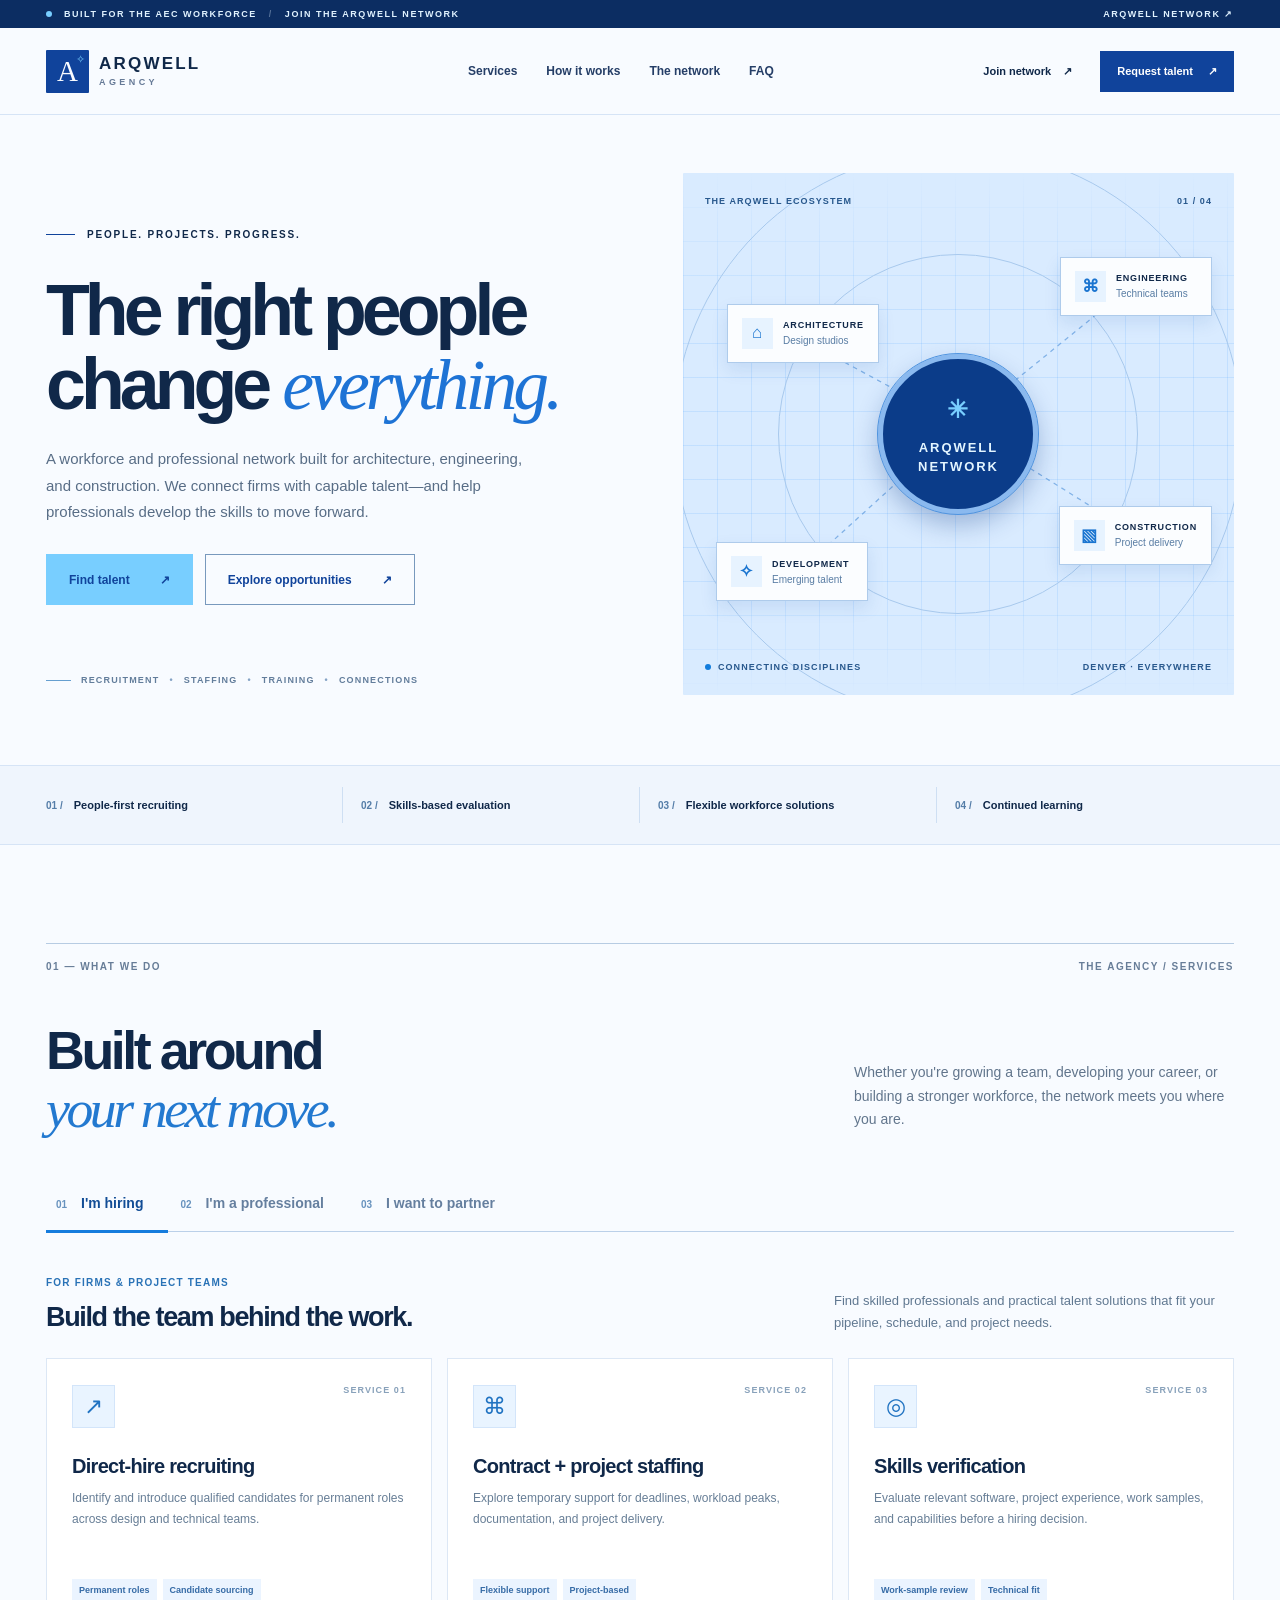
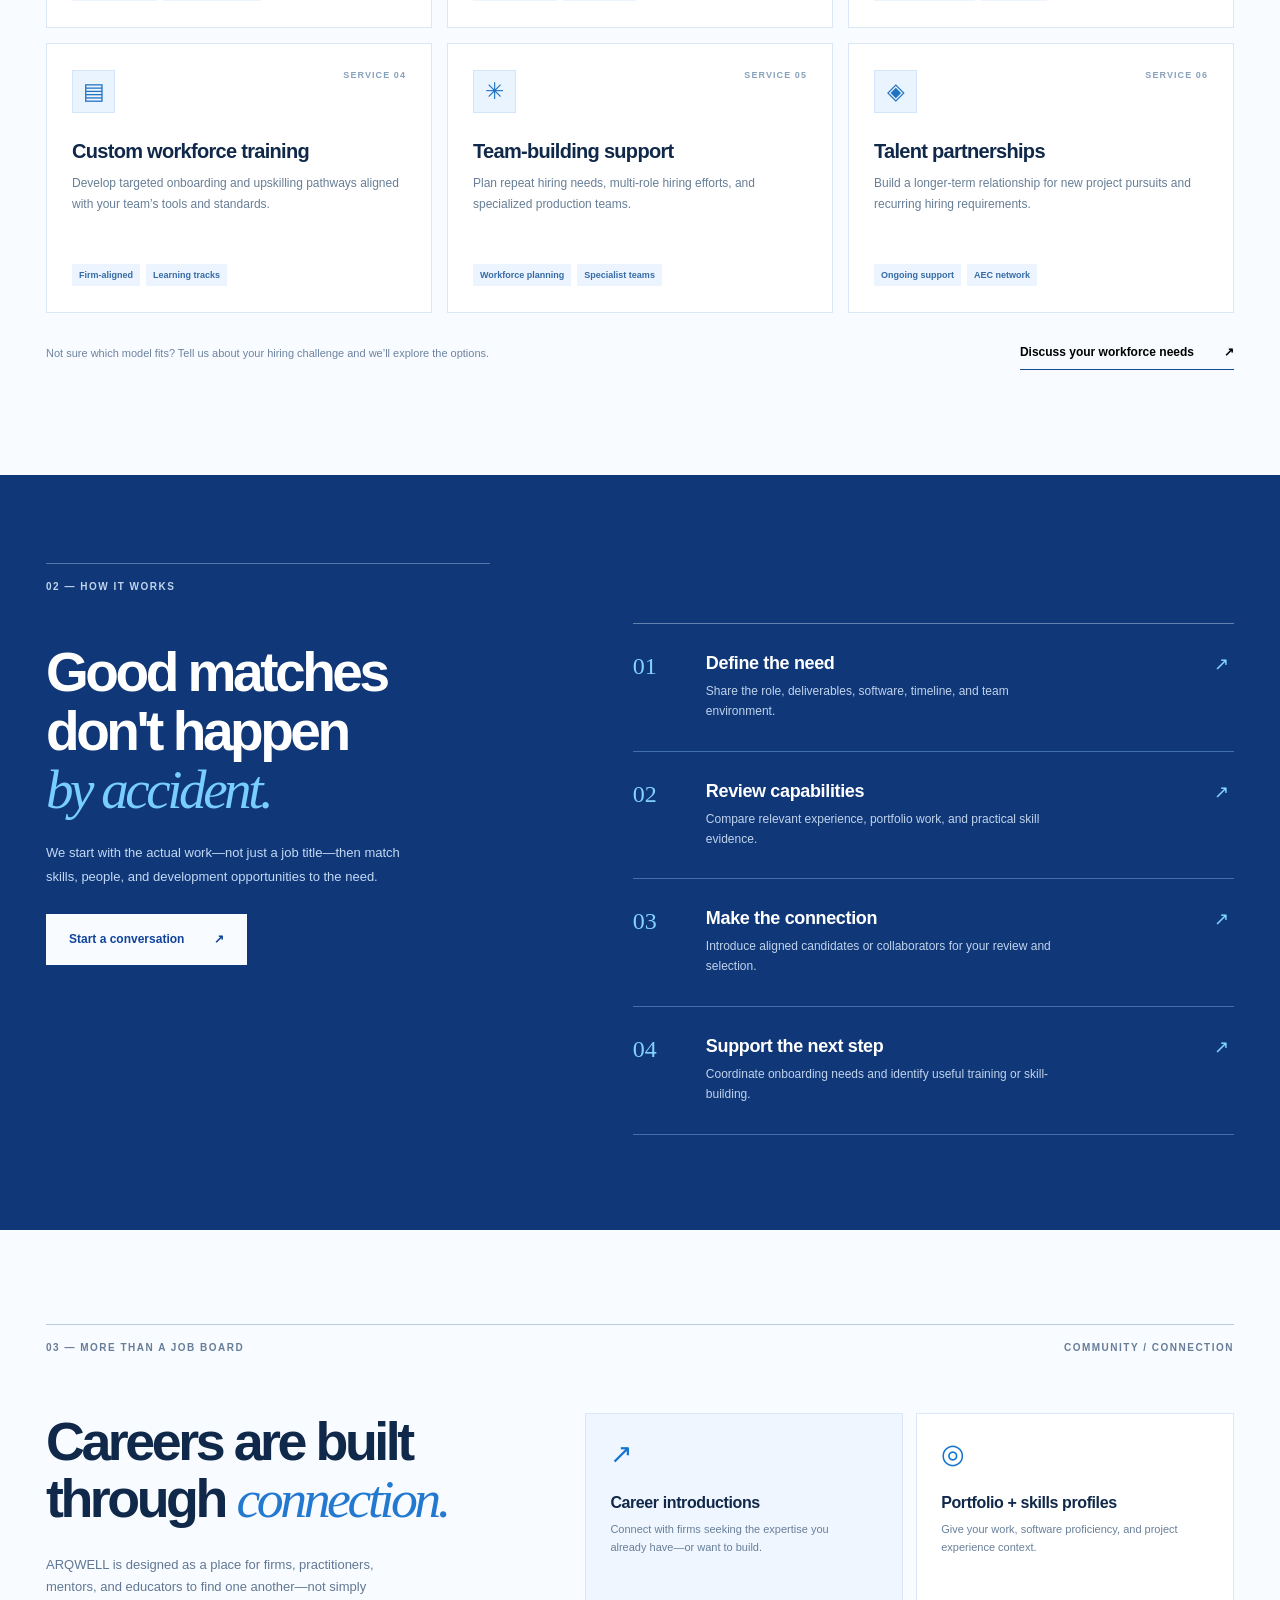
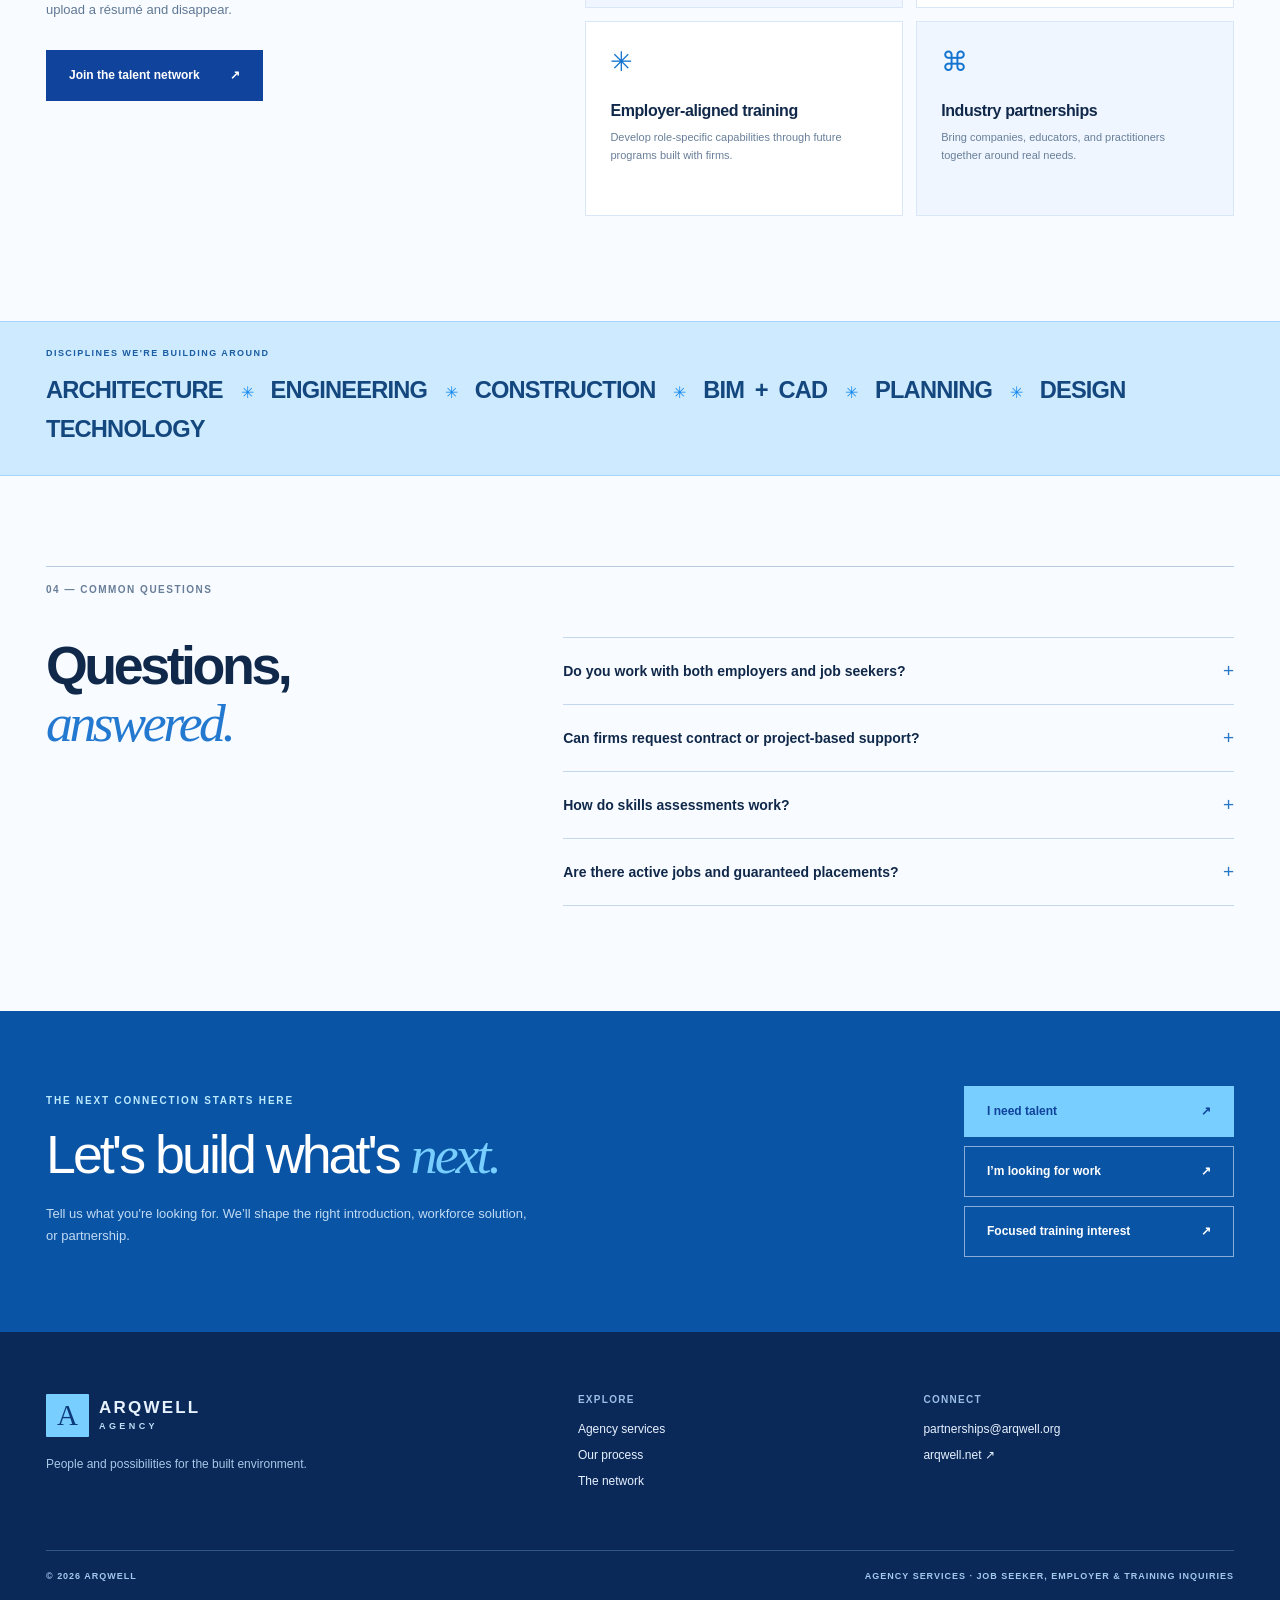
==== index.html @ 46c18aa4 "Unpack ARQWELL Network agency website" ====
<!DOCTYPE html>
<html lang="en">
<head>
  <meta charset="UTF-8" />
  <meta name="viewport" content="width=device-width, initial-scale=1" />
  <meta name="description" content="ARQWELL Agency connects architecture, engineering, and construction firms with people, skills, and employer-aligned training." />
  <meta name="theme-color" content="#0c2d62" />
  <title>Agency Services | ARQWELL</title>
  <link rel="stylesheet" href="./styles.css" />
  <script src="./app.js" defer></script>
</head>
<body>
  <a class="skip-link" href="#main">Skip to main content</a>
  <div class="announcement"><span class="signal"></span> BUILT FOR THE AEC WORKFORCE <span class="announcement-divider">/</span> JOIN THE ARQWELL NETWORK <span class="announce-right">ARQWELL NETWORK <span aria-hidden="true">↗</span></span></div>
  <header class="site-header">
    <a href="#top" class="brand" aria-label="ARQWELL Agency home"><span class="brand-monogram">A<span class="brand-diamond">✧</span></span><span class="brand-name">ARQWELL<span class="brand-sub">AGENCY</span></span></a>
    <nav class="desktop-nav" aria-label="Main navigation"><a href="#services">Services</a><a href="#process">How it works</a><a href="#network">The network</a><a href="#questions">FAQ</a></nav>
    <div class="header-actions"><button class="text-button" type="button" data-intake="candidate">Join network <span aria-hidden="true">↗</span></button><button class="btn btn-dark btn-small" type="button" data-intake="employer">Request talent <span aria-hidden="true">↗</span></button><button class="mobile-menu-toggle" type="button" aria-label="Open navigation" aria-controls="mobile-menu" aria-expanded="false">☰</button></div>
    <nav id="mobile-menu" class="mobile-menu" aria-label="Mobile navigation" hidden><a href="#services">Services</a><a href="#process">How it works</a><a href="#network">The network</a><a href="#questions">FAQ</a><button type="button" data-intake="employer">Request talent ↗</button><button type="button" data-intake="candidate">Join network ↗</button></nav>
  </header>
  <main id="main">
    <section id="top" class="hero wrap">
      <div class="hero-copy">
        <div class="eyebrow"><span class="eyebrow-line"></span> PEOPLE. PROJECTS. PROGRESS.</div>
        <h1>The right people<br />change <em>everything.</em></h1>
        <p class="hero-lede">A workforce and professional network built for architecture, engineering, and construction. We connect firms with capable talent—and help professionals develop the skills to move forward.</p>
        <div class="hero-ctas"><button class="btn btn-accent" data-intake="employer" type="button">Find talent <span aria-hidden="true">↗</span></button><button class="btn btn-outline" data-intake="candidate" type="button">Explore opportunities <span aria-hidden="true">↗</span></button></div>
        <div class="hero-note"><span class="hero-note-line"></span> RECRUITMENT <span class="dot-sep">•</span> STAFFING <span class="dot-sep">•</span> TRAINING <span class="dot-sep">•</span> CONNECTIONS</div>
      </div>
      <div class="hero-visual" aria-label="Diagram showing an interconnected network of architecture, engineering, and construction professionals">
        <div class="visual-grid"></div><div class="orbit orbit-one"></div><div class="orbit orbit-two"></div>
        <svg class="connectors" viewBox="0 0 530 570" aria-hidden="true"><path d="M97 183 L267 275 L437 137 M267 275 L429 376 M267 275 L91 435" /><circle cx="267" cy="275" r="5" /><circle cx="97" cy="183" r="4" /><circle cx="437" cy="137" r="4" /><circle cx="429" cy="376" r="4" /><circle cx="91" cy="435" r="4" /></svg>
        <div class="visual-toplabel">THE ARQWELL ECOSYSTEM <span>01 / 04</span></div>
        <div class="network-core"><span class="core-asterisk">✳</span><span>ARQWELL<br />NETWORK</span></div>
        <div class="node node-a"><span class="node-icon">⌂</span><span>ARCHITECTURE<small>Design studios</small></span></div>
        <div class="node node-b"><span class="node-icon">⌘</span><span>ENGINEERING<small>Technical teams</small></span></div>
        <div class="node node-c"><span class="node-icon">▧</span><span>CONSTRUCTION<small>Project delivery</small></span></div>
        <div class="node node-d"><span class="node-icon">✧</span><span>DEVELOPMENT<small>Emerging talent</small></span></div>
        <div class="visual-footer"><span class="online-dot"></span> CONNECTING DISCIPLINES <span>DENVER · EVERYWHERE</span></div>
      </div>
    </section>

    <section class="proof-bar" aria-label="Service pillars"><div class="proof-inner wrap"><div><span class="proof-num">01 /</span> People-first recruiting</div><div><span class="proof-num">02 /</span> Skills-based evaluation</div><div><span class="proof-num">03 /</span> Flexible workforce solutions</div><div><span class="proof-num">04 /</span> Continued learning</div></div></section>

    <section class="services wrap" id="services">
      <div class="section-topline"><span>01 — WHAT WE DO</span><span>THE AGENCY / SERVICES</span></div>
      <div class="section-heading"><div><h2>Built around<br /><em>your next move.</em></h2></div><p>Whether you're growing a team, developing your career, or building a stronger workforce, the network meets you where you are.</p></div>
      <div class="audience-switch" role="tablist" aria-label="Choose service audience"><button type="button" role="tab" id="tab-employer" aria-controls="service-panel" aria-selected="true" tabindex="0" data-audience="employer"><span>01</span> I'm hiring</button><button type="button" role="tab" id="tab-candidate" aria-controls="service-panel" aria-selected="false" tabindex="-1" data-audience="candidate"><span>02</span> I'm a professional</button><button type="button" role="tab" id="tab-partner" aria-controls="service-panel" aria-selected="false" tabindex="-1" data-audience="partner"><span>03</span> I want to partner</button></div>
      <div id="service-panel" role="tabpanel" aria-labelledby="tab-employer" tabindex="0" class="service-panel">
        <div class="panel-intro"><div><span class="panel-mini">FOR FIRMS & PROJECT TEAMS</span><h3 id="panel-title">Build the team behind the work.</h3></div><p id="panel-description">Find skilled professionals and practical talent solutions that fit your pipeline, schedule, and project needs.</p></div>
        <div id="service-cards" class="service-cards" aria-live="polite"></div>
        <div class="service-footer"><p id="panel-footnote">Not sure which model fits? Tell us about your hiring challenge and we’ll explore the options.</p><button class="inline-cta" id="audience-cta" type="button" data-intake="employer">Discuss your workforce needs <span aria-hidden="true">↗</span></button></div>
      </div>
    </section>

    <section class="process-section" id="process"><div class="wrap process-layout"><div class="process-intro"><div class="section-topline light"><span>02 — HOW IT WORKS</span></div><h2>Good matches<br />don't happen<br /><em>by accident.</em></h2><p>We start with the actual work—not just a job title—then match skills, people, and development opportunities to the need.</p><button type="button" class="btn btn-light" data-intake="employer">Start a conversation <span aria-hidden="true">↗</span></button></div><div class="process-steps"><div><span>01</span><div><h3>Define the need</h3><p>Share the role, deliverables, software, timeline, and team environment.</p></div><b>↗</b></div><div><span>02</span><div><h3>Review capabilities</h3><p>Compare relevant experience, portfolio work, and practical skill evidence.</p></div><b>↗</b></div><div><span>03</span><div><h3>Make the connection</h3><p>Introduce aligned candidates or collaborators for your review and selection.</p></div><b>↗</b></div><div><span>04</span><div><h3>Support the next step</h3><p>Coordinate onboarding needs and identify useful training or skill-building.</p></div><b>↗</b></div></div></div></section>

    <section class="network-section wrap" id="network"><div class="section-topline"><span>03 — MORE THAN A JOB BOARD</span><span>COMMUNITY / CONNECTION</span></div><div class="network-layout"><div class="network-copy"><h2>Careers are built<br />through <em>connection.</em></h2><p>ARQWELL is designed as a place for firms, practitioners, mentors, and educators to find one another—not simply upload a résumé and disappear.</p><button class="btn btn-dark" type="button" data-intake="candidate">Join the talent network <span aria-hidden="true">↗</span></button></div><div class="network-tiles"><article><span class="tile-symbol">↗</span><h3>Career introductions</h3><p>Connect with firms seeking the expertise you already have—or want to build.</p></article><article><span class="tile-symbol">◎</span><h3>Portfolio + skills profiles</h3><p>Give your work, software proficiency, and project experience context.</p></article><article><span class="tile-symbol">✳</span><h3>Employer-aligned training</h3><p>Develop role-specific capabilities through future programs built with firms.</p></article><article><span class="tile-symbol">⌘</span><h3>Industry partnerships</h3><p>Bring companies, educators, and practitioners together around real needs.</p></article></div></div></section>

    <section class="focus-strip"><div class="wrap focus-inner"><span>DISCIPLINES WE'RE BUILDING AROUND</span><div>ARCHITECTURE <i>✳</i> ENGINEERING <i>✳</i> CONSTRUCTION <i>✳</i> BIM + CAD <i>✳</i> PLANNING <i>✳</i> DESIGN TECHNOLOGY</div></div></section>

    <section class="faq wrap" id="questions"><div class="section-topline"><span>04 — COMMON QUESTIONS</span></div><div class="faq-layout"><h2>Questions,<br /><em>answered.</em></h2><div class="faq-items"><details><summary>Do you work with both employers and job seekers?<span>+</span></summary><p>Yes. The service concept includes hiring support for firms, professional profiles and career introductions for job seekers, and industry partnerships.</p></details><details><summary>Can firms request contract or project-based support?<span>+</span></summary><p>Yes. Firms can describe direct-hire, contract, temporary, or project-based needs. Availability and engagement terms are discussed individually.</p></details><details><summary>How do skills assessments work?<span>+</span></summary><p>Assessments may include software proficiency, portfolio or work-sample reviews, and task-based exercises. Specific assessments and training programs will be developed with employers.</p></details><details><summary>Are there active jobs and guaranteed placements?<span>+</span></summary><p>This is an agency-services preview. Live job listings, placements, program enrollment, and employer agreements are not yet connected on this page. No outcome is guaranteed.</p></details></div></div></section>

    <section class="bottom-cta"><div class="wrap bottom-cta-layout"><div><span class="eyebrow on-dark">THE NEXT CONNECTION STARTS HERE</span><h2>Let's build what's <em>next.</em></h2><p>Tell us what you're looking for. We’ll shape the right introduction, workforce solution, or partnership.</p></div><div class="bottom-buttons"><button type="button" class="btn btn-accent" data-intake="employer">I need talent <span aria-hidden="true">↗</span></button><button type="button" class="btn btn-white-outline" data-intake="candidate">I’m looking for work <span aria-hidden="true">↗</span></button><a class="btn btn-white-outline" href="./training/">Focused training interest <span aria-hidden="true">↗</span></a></div></div></section>
  </main>
  <footer class="footer"><div class="wrap footer-main"><div><a class="brand footer-brand" href="#top"><span class="brand-monogram">A<span class="brand-diamond">✧</span></span><span class="brand-name">ARQWELL<span class="brand-sub">AGENCY</span></span></a><p>People and possibilities for the built environment.</p></div><div><span>EXPLORE</span><a href="#services">Agency services</a><a href="#process">Our process</a><a href="#network">The network</a></div><div><span>CONNECT</span><a href="mailto:partnerships@arqwell.org">partnerships@arqwell.org</a><a href="https://arqwell.net" target="_blank" rel="noopener noreferrer">arqwell.net ↗</a></div></div><div class="wrap footer-bottom"><span>© <span id="year"></span> ARQWELL</span><span>AGENCY SERVICES · JOB SEEKER, EMPLOYER & TRAINING INQUIRIES</span></div></footer>

  <dialog id="intake-dialog" aria-labelledby="intake-heading"><div class="dialog-inner"><div class="dialog-header"><span class="dialog-eyebrow">ARQWELL / START A CONVERSATION</span><button class="dialog-close" type="button" aria-label="Close form">✕</button></div><div id="intake-form-wrap"><h2 id="intake-heading">Tell us what you need.</h2><p class="dialog-lede" id="intake-lede">Share a little about your next hire or project need.</p><div class="demo-warning"><span>◌</span> Preview mode: this form does not transmit or save your information.</div><form id="intake-form"><div class="form-grid"><label>I'm here as<select id="lead-type" name="lead_type" required><option value="employer">An employer / firm</option><option value="candidate">An AEC professional</option><option value="partner">A training / industry partner</option></select></label><label>Name<input name="full_name" type="text" maxlength="100" placeholder="Your name" required autocomplete="name" /></label><label>Email<input name="email" type="email" maxlength="160" placeholder="you@example.com" required autocomplete="email" /></label><label>Company / organization (optional)<input name="organization" type="text" maxlength="160" placeholder="Company or independent" autocomplete="organization" /></label><label>Specialty / discipline<select name="discipline"><option>Architecture</option><option>Engineering</option><option>Construction</option><option>BIM / CAD</option><option>Planning / GIS</option><option>Design technology</option><option>Other / interdisciplinary</option></select></label><label id="timeline-label">When do you need support?<select name="timeline"><option>Exploring options</option><option>Immediately</option><option>Within 30 days</option><option>1–3 months</option><option>Longer-term planning</option></select></label></div><label class="message-label"><span id="message-label-text">Tell us about the role or project</span><textarea name="message" rows="4" maxlength="1500" placeholder="Scope, tools, work type, location, or goals..." required></textarea></label><p class="privacy-copy">No résumé upload or sensitive personal information is requested in this preview.</p><button type="submit" class="btn btn-dark submit-button">Review my inquiry <span aria-hidden="true">↗</span></button></form></div><div id="intake-success" hidden><div class="success-mark">✓</div><h2>Inquiry preview complete.</h2><p>Your details were checked in this browser, but <strong>nothing was sent or stored.</strong> Connect an approved backend to make this a live inquiry form.</p><div class="preview-summary" id="preview-summary"></div><button type="button" class="btn btn-dark done-button">Close preview</button></div></div></dialog>
</body>
</html>
---- styles.css ----
:root{--ink:#102849;--dark:#10439b;--dark2:#173f86;--muted:#657996;--paper:#f8fbff;--cream:#edf3fc;--line:#d6e4f6;--lime:#78ceff;--white:#fff;--max:1250px;--sans:Arial,Helvetica,sans-serif}
*{box-sizing:border-box}html{scroll-behavior:smooth}body{margin:0;background:var(--paper);color:var(--ink);font-family:var(--sans);-webkit-font-smoothing:antialiased}button,input,select,textarea{font:inherit}button{cursor:pointer}a{color:inherit;text-decoration:none}button:focus-visible,a:focus-visible,summary:focus-visible,input:focus-visible,select:focus-visible,textarea:focus-visible{outline:3px solid #1687ea;outline-offset:4px}em{font-family:Georgia,'Times New Roman',serif;font-weight:400}.wrap{width:min(calc(100% - 92px),var(--max));margin-inline:auto}.skip-link{position:absolute;top:-80px;left:8px;background:var(--lime);z-index:100;padding:12px}.skip-link:focus{top:8px}.announcement{height:28px;padding:0 max(calc((100vw - var(--max))/2),46px);display:flex;gap:12px;align-items:center;background:#0c2d62;color:#e0f2ff;font-size:9px;letter-spacing:.17em;font-weight:700}.signal,.online-dot{width:6px;height:6px;display:inline-block;border-radius:50%;background:var(--lime)}.announcement-divider{opacity:.35}.announce-right{margin-left:auto}.site-header{height:87px;display:flex;align-items:center;justify-content:space-between;padding:0 max(calc((100vw - var(--max))/2),46px);background:var(--paper);border-bottom:1px solid var(--line);position:relative;z-index:10}.brand{display:inline-flex;align-items:center;gap:10px;flex-shrink:0}.brand-monogram{position:relative;display:grid;place-items:center;background:var(--dark);color:var(--paper);font-family:Georgia,serif;font-size:29px;width:43px;height:43px;border-radius:1px}.brand-diamond{font-size:11px;position:absolute;right:4px;top:3px;color:var(--lime)}.brand-name{font-size:17px;letter-spacing:.13em;line-height:1.02;font-weight:800;display:flex;flex-direction:column}.brand-sub{font-weight:600;font-size:9px;letter-spacing:.38em;margin-top:6px;color:var(--muted)}.desktop-nav{display:flex;gap:29px;margin-left:5vw}.desktop-nav a{font-size:12px;font-weight:650;color:#253e67}.desktop-nav a:hover,.text-button:hover{color:#0969d4}.header-actions{display:flex;align-items:center;gap:22px}.text-button{border:0;background:transparent;font-size:11px;font-weight:750;color:var(--ink)}.text-button span{margin-left:9px}.btn{border:1px solid transparent;display:inline-flex;gap:30px;align-items:center;justify-content:space-between;min-height:51px;padding:0 22px;font-size:12px;font-weight:750;transition:transform .18s,background .18s,color .18s;white-space:nowrap}.btn:hover{transform:translateY(-2px)}.btn-small{min-height:41px;padding:0 16px;gap:15px;font-size:11px}.btn-dark{background:var(--dark);color:white}.btn-dark:hover{background:#1758ae}.btn-accent{background:var(--lime);color:var(--dark)}.btn-accent:hover{background:#53bbff}.btn-outline{border-color:#7899bd;color:var(--dark);background:transparent}.btn-outline:hover{background:#e8f3ff}.btn-light{background:var(--paper);color:var(--dark)}.btn-white-outline{color:white;border-color:#87add6;background:transparent}.btn-white-outline:hover{background:#1e57a0}.mobile-menu-toggle,.mobile-menu{display:none}
.hero{min-height:616px;display:grid;grid-template-columns:1.04fr .96fr;align-items:stretch;gap:40px;padding-block:58px 70px}.hero-copy{padding:56px 0 10px}.eyebrow{font-size:10px;letter-spacing:.18em;display:flex;align-items:center;gap:12px;font-weight:800}.eyebrow-line{height:1px;width:29px;background:var(--dark)}h1,h2,h3,p{margin-top:0}.hero h1{font-size:clamp(55px,5.6vw,83px);line-height:1.035;letter-spacing:-.069em;font-weight:600;margin:33px 0 24px}.hero h1 em{letter-spacing:-.055em;color:#1e73d5}.hero-lede{max-width:495px;color:#586d86;font-size:15px;line-height:1.75}.hero-ctas{display:flex;gap:12px;margin-top:29px;flex-wrap:wrap}.hero-note{display:flex;gap:10px;align-items:center;flex-wrap:wrap;color:#627d9b;font-size:9px;font-weight:750;letter-spacing:.13em;margin-top:70px}.hero-note-line{height:1px;width:25px;background:#669fd0}.dot-sep{color:#85a3c5}.hero-visual{min-height:500px;background:#d9ebff;position:relative;overflow:hidden;border-radius:1px}.visual-grid{position:absolute;inset:0;background-image:linear-gradient(#6eb5ff36 1px,transparent 1px),linear-gradient(90deg,#6eb5ff36 1px,transparent 1px);background-size:34px 34px;mask-image:linear-gradient(transparent,#000 25%,#000 80%,transparent)}.orbit{position:absolute;border:1px solid #a8c9ed;border-radius:50%;left:50%;top:50%;transform:translate(-50%,-50%)}.orbit-one{width:360px;height:360px}.orbit-two{width:570px;height:570px}.connectors{position:absolute;inset:0;width:100%;height:100%;opacity:.72}.connectors path{fill:none;stroke:#619dde;stroke-width:1.4;stroke-dasharray:5 5}.connectors circle{fill:#1367c8}.visual-toplabel,.visual-footer{position:absolute;left:22px;right:22px;display:flex;justify-content:space-between;align-items:center;font-size:9px;font-weight:800;letter-spacing:.12em;color:#28588d}.visual-toplabel{top:23px}.visual-footer{bottom:23px}.visual-footer .online-dot{margin-right:7px;background:#127cdc}.visual-footer span:nth-child(2){margin-left:auto}.network-core{position:absolute;left:50%;top:50%;transform:translate(-50%,-50%);width:160px;height:160px;border-radius:50%;border:5px solid #8ab9ef;outline:1px solid #4f94e0;background:#0b3c89;box-shadow:0 11px 25px #123d834d;color:#e3f5ff;display:flex;align-items:center;justify-content:center;flex-direction:column;gap:12px;text-align:center;line-height:1.4;font-size:13px;font-weight:750;letter-spacing:.15em}.core-asterisk{color:var(--lime);font-size:25px}.node{position:absolute;min-width:152px;display:flex;align-items:center;gap:10px;background:#fbfdff;border:1px solid #aecbeb;box-shadow:0 7px 16px #1454a81c;padding:13px 14px;font-size:9px;letter-spacing:.09em;font-weight:800}.node small{display:block;font-weight:500;font-size:10px;letter-spacing:0;color:#597da4;margin-top:5px}.node-icon{display:grid;place-items:center;background:#e7f3ff;width:31px;height:31px;flex-shrink:0;color:#1b75d0;font-size:17px}.node-a{left:8%;top:25%}.node-b{right:4%;top:16%}.node-c{right:4%;bottom:25%}.node-d{left:6%;bottom:18%}.proof-bar{border-top:1px solid var(--line);border-bottom:1px solid var(--line);background:#eff5fd}.proof-inner{min-height:78px;display:grid;grid-template-columns:repeat(4,1fr);align-items:center}.proof-inner>div{font-size:11px;font-weight:700;border-right:1px solid #cedff3;padding:12px 18px}.proof-inner>div:first-child{padding-left:0}.proof-inner>div:last-child{border:0}.proof-num{font-size:10px;color:#547da8;margin-right:8px}
.services{padding-block:98px 105px;scroll-margin-top:30px}.section-topline{display:flex;justify-content:space-between;gap:15px;align-items:center;font-size:10px;letter-spacing:.15em;font-weight:800;color:#677d98;border-top:1px solid #b7cce3;padding-top:17px}.section-heading{display:grid;grid-template-columns:1.2fr .8fr;gap:20px;align-items:end;margin:50px 0 37px}.section-heading h2,.network-copy h2,.faq h2{font-size:clamp(44px,4.2vw,64px);letter-spacing:-.064em;font-weight:550;line-height:1.07;margin:0}.section-heading h2 em,.network-copy h2 em,.faq h2 em{color:#2379d0}.section-heading p{max-width:380px;justify-self:end;font-size:14px;line-height:1.7;color:#61758c;margin:0 0 6px}.audience-switch{display:flex;border-bottom:1px solid #bbd0e9;gap:2px}.audience-switch button{border:0;background:none;padding:20px 25px 20px 10px;color:#657f9f;font-size:14px;font-weight:650;position:relative;text-align:left}.audience-switch button span{font-size:10px;margin-right:10px;font-weight:750;color:#6792be}.audience-switch button[aria-selected="true"]{color:#124d96}.audience-switch button[aria-selected="true"]:after{content:"";background:#167cdd;height:3px;position:absolute;bottom:-2px;left:0;right:0}.panel-intro{display:grid;grid-template-columns:1fr .75fr;align-items:end;gap:50px;padding:40px 0 25px}.panel-mini{color:#2972b6;letter-spacing:.12em;font-size:10px;font-weight:800}.panel-intro h3{font-size:27px;letter-spacing:-.05em;margin:12px 0 0}.panel-intro p{font-size:13px;line-height:1.65;color:#607891;max-width:400px;margin:0;justify-self:end}.service-cards{display:grid;grid-template-columns:repeat(3,1fr);gap:15px}.service-card{border:1px solid #dce7f5;background:#fff;min-height:270px;padding:26px 25px;display:flex;flex-direction:column;transition:transform .2s,box-shadow .2s}.service-card:hover{transform:translateY(-4px);box-shadow:0 12px 28px #173c7c1a}.service-card-head{display:flex;justify-content:space-between;align-items:start}.service-icon{width:43px;height:43px;border:1px solid #d3e5fa;background:#e9f4ff;display:grid;place-items:center;color:#2073c2;font-size:23px}.service-id{font-size:9px;letter-spacing:.12em;color:#88a1ba;font-weight:800}.service-card h4{font-size:20px;letter-spacing:-.035em;margin:27px 0 10px}.service-card p{font-size:12px;line-height:1.7;color:#677e96;margin-bottom:24px}.service-tags{display:flex;gap:6px;flex-wrap:wrap;margin-top:auto}.service-tags span{font-size:9px;font-weight:700;color:#366ba6;background:#ebf4ff;padding:6px 7px}.service-footer{display:flex;align-items:center;justify-content:space-between;gap:24px;margin-top:22px}.service-footer p{font-size:11px;color:#6d839f;margin:0}.inline-cta{border:0;border-bottom:1px solid #124d96;background:transparent;display:inline-flex;align-items:center;gap:30px;padding:10px 0;font-size:12px;font-weight:800;white-space:nowrap}
.process-section{background:#103777;color:white;scroll-margin-top:10px}.process-layout{display:grid;grid-template-columns:.85fr 1.15fr;gap:12%;padding-block:88px 95px}.section-topline.light{border-color:#5578a8;color:#bed4ec}.process-intro h2{font-size:clamp(44px,4.3vw,67px);letter-spacing:-.063em;line-height:1.06;font-weight:550;margin:51px 0 22px}.process-intro h2 em{color:var(--lime)}.process-intro>p{font-size:13px;line-height:1.8;max-width:360px;color:#c1d9f6;margin-bottom:26px}.process-steps{border-top:1px solid #6282b0;margin-top:60px}.process-steps>div{display:grid;grid-template-columns:55px 1fr 20px;gap:18px;border-bottom:1px solid #416fa9;padding:29px 0;align-items:start}.process-steps>div>span{font-family:Georgia,serif;color:#83d3ff;font-size:24px}.process-steps h3{font-size:18px;letter-spacing:-.02em;margin:0 0 8px}.process-steps p{font-size:12px;color:#bfd3ed;line-height:1.65;max-width:365px;margin:0}.process-steps b{color:#80d7ff;font-size:18px;font-weight:300}
.network-section{padding-block:94px 105px;scroll-margin-top:15px}.network-layout{display:grid;grid-template-columns:.85fr 1.15fr;gap:60px;margin-top:60px}.network-copy h2{margin-bottom:25px}.network-copy p{max-width:340px;color:#607893;line-height:1.75;font-size:13px;margin-bottom:28px}.network-tiles{display:grid;grid-template-columns:1fr 1fr;gap:13px}.network-tiles article{min-height:195px;border:1px solid #d9e7f8;background:#eff6ff;padding:24px}.network-tiles article:nth-child(2),.network-tiles article:nth-child(3){background:#fff}.tile-symbol{color:#1475d0;font-size:27px}.network-tiles h3{margin:24px 0 8px;font-size:16px;letter-spacing:-.025em}.network-tiles p{font-size:11px;color:#687f99;line-height:1.65;max-width:250px;margin:0}.focus-strip{background:#cdeaff;border-block:1px solid #a5d5fc}.focus-inner{padding-block:26px;display:flex;flex-direction:column;gap:13px}.focus-inner>span{font-size:9px;font-weight:800;letter-spacing:.16em;color:#1b5da2}.focus-inner>div{font-size:clamp(14px,1.85vw,25px);font-weight:800;letter-spacing:-.035em;line-height:1.65;word-spacing:5px;color:#14477e}.focus-inner i{font-size:16px;color:#1688ed;font-weight:400;font-style:normal;padding:0 7px}.faq{padding-block:90px 105px;scroll-margin-top:10px}.faq-layout{display:grid;grid-template-columns:.8fr 1.2fr;gap:70px;margin-top:42px}.faq-items{border-top:1px solid #c4d8ed}.faq-items details{border-bottom:1px solid #c4d8ed;padding:22px 0}.faq-items summary{list-style:none;display:flex;align-items:center;justify-content:space-between;gap:10px;font-size:14px;font-weight:750;cursor:pointer}.faq-items summary::-webkit-details-marker{display:none}.faq-items summary span{font-size:19px;font-weight:400;color:#2878c7}.faq-items details[open] summary span{transform:rotate(45deg)}.faq-items details p{font-size:12px;line-height:1.7;color:#687d96;max-width:550px;padding:14px 35px 0 0;margin:0}.bottom-cta{background:#0954a5;color:white;padding-block:75px}.bottom-cta-layout{display:flex;align-items:center;justify-content:space-between;gap:50px}.on-dark{color:#bceaff}.bottom-cta h2{font-size:clamp(43px,4.2vw,66px);font-weight:500;letter-spacing:-.055em;line-height:1.08;margin:19px 0}.bottom-cta h2 em{color:var(--lime)}.bottom-cta p{max-width:490px;line-height:1.7;font-size:13px;color:#c2dbf3;margin:0}.bottom-buttons{display:flex;flex-direction:column;gap:9px;width:270px;flex-shrink:0}.bottom-buttons .btn{width:100%}.footer{background:#0a2858;color:#e7f2ff}.footer-main{padding-block:62px;display:grid;grid-template-columns:1.6fr 1fr 1fr;gap:35px}.footer-brand .brand-monogram{background:var(--lime);color:#0b397b}.footer-brand .brand-sub{color:#c0ddf8}.footer-main p{font-size:12px;color:#a8c8e8;margin:20px 0 0}.footer-main>div:not(:first-child){display:flex;flex-direction:column;gap:12px;font-size:12px}.footer-main>div:not(:first-child)>span{color:#9bbfe5;letter-spacing:.13em;font-size:10px;font-weight:800;margin-bottom:5px}.footer-main a:hover{text-decoration:underline}.footer-bottom{border-top:1px solid #315786;display:flex;justify-content:space-between;padding-block:20px 27px;gap:15px;color:#a2c9ed;font-size:9px;font-weight:700;letter-spacing:.11em}
#intake-dialog{border:0;padding:0;max-width:650px;width:min(calc(100vw - 28px),650px);max-height:min(90dvh,920px);overflow:auto;box-shadow:0 25px 90px #0a173288;background:var(--paper);color:var(--ink)}#intake-dialog::backdrop{background:#061b40e0;backdrop-filter:blur(3px)}.dialog-inner{padding:36px 42px 40px}.dialog-header{display:flex;justify-content:space-between;align-items:center;gap:15px}.dialog-eyebrow{letter-spacing:.15em;color:#377cb8;font-weight:800;font-size:10px}.dialog-close{border:1px solid #c7d9ec;width:34px;height:34px;background:none;font-size:17px}.dialog-inner h2{font-size:36px;font-weight:550;letter-spacing:-.05em;line-height:1.12;margin:25px 0 8px}.dialog-lede{color:#647e98;font-size:13px;line-height:1.6}.demo-warning{background:#e2f2ff;border-left:3px solid #2082cf;display:flex;gap:12px;align-items:center;padding:12px 14px;font-size:11px;margin:18px 0 23px;line-height:1.4}.demo-warning span{font-size:21px}.form-grid{display:grid;grid-template-columns:1fr 1fr;gap:17px}.form-grid label,.message-label{font-size:11px;font-weight:800;display:flex;flex-direction:column;gap:8px}.form-grid input,.form-grid select,.message-label textarea{width:100%;border:1px solid #c6d9ee;border-radius:0;background:#fff;padding:12px;font-size:13px;color:var(--ink);min-width:0}.message-label{margin-top:17px}.message-label textarea{resize:vertical;min-height:105px}.privacy-copy{color:#778ba3;font-size:10px;line-height:1.5;margin:14px 0 17px}.submit-button{width:100%}.success-mark{border-radius:50%;background:#dbf0ff;color:#0a65ae;display:grid;place-items:center;width:63px;height:63px;font-size:27px;margin-top:30px}#intake-success p{line-height:1.7;color:#607d9c;font-size:14px}.preview-summary{background:#edf6ff;padding:18px;margin:22px 0;font-size:12px;line-height:1.8;white-space:pre-line}
@media(max-width:1100px){.wrap{width:min(calc(100% - 56px),var(--max))}.site-header{padding-inline:28px}.announcement{padding-inline:28px}.desktop-nav{gap:18px;margin-left:3vw}.header-actions{gap:9px}.hero{gap:25px}.hero h1{font-size:clamp(53px,5.5vw,75px)}.hero-note{margin-top:50px}.node{min-width:139px;padding:10px}.node-a{left:3%}.node-b,.node-c{right:2%}.node-d{left:3%}.network-layout{gap:35px}}
@media(max-width:850px){.desktop-nav,.header-actions>.text-button,.header-actions>.btn{display:none}.mobile-menu-toggle{display:block;border:1px solid #aac8e9;background:transparent;font-size:23px;width:40px;height:40px}.mobile-menu:not([hidden]){display:flex;flex-direction:column;position:absolute;top:100%;left:0;right:0;background:var(--paper);border-bottom:1px solid #b7d1ea;padding:15px 30px 22px;box-shadow:0 15px 20px #10284917}.mobile-menu a,.mobile-menu button{border:0;border-bottom:1px solid #dbe8f6;padding:13px 0;text-align:left;background:transparent;font-weight:750;font-size:14px}.hero{grid-template-columns:1fr;gap:22px;padding-top:25px}.hero-copy{padding-top:32px}.hero h1{font-size:clamp(55px,8vw,78px)}.hero-note{margin-top:35px}.hero-visual{height:520px}.proof-inner{grid-template-columns:1fr 1fr;gap:0}.proof-inner>div:nth-child(2){border:0}.proof-inner>div:nth-child(1),.proof-inner>div:nth-child(2){border-bottom:1px solid #cedff3}.section-heading,.panel-intro,.process-layout,.network-layout,.faq-layout{grid-template-columns:1fr;gap:25px}.section-heading p,.panel-intro p{justify-self:start;max-width:560px}.process-steps{margin-top:14px}.process-layout{padding-block:70px}.network-layout{margin-top:35px}.bottom-cta-layout{align-items:stretch;flex-direction:column}.bottom-buttons{width:min(100%,370px)}.services,.network-section,.faq{padding-block:75px}}
@media(max-width:620px){.wrap{width:calc(100% - 36px)}.site-header{height:73px;padding-inline:18px}.announcement{padding-inline:18px;letter-spacing:.08em;font-size:8px}.announce-right{display:none}.hero{padding-top:12px;padding-bottom:35px}.hero h1{font-size:clamp(47px,11vw,65px);margin-top:25px}.hero-lede{font-size:14px}.hero-ctas{flex-direction:column;align-items:stretch}.hero-ctas .btn{width:100%}.hero-visual{min-height:380px;height:440px}.visual-toplabel,.visual-footer{font-size:7px;left:12px;right:12px}.orbit-one{height:270px;width:270px}.orbit-two{width:480px;height:480px}.network-core{width:119px;height:119px;font-size:10px;gap:6px}.node{min-width:115px;padding:8px;font-size:7px;gap:5px}.node small{font-size:8px}.node-icon{width:25px;height:25px;font-size:13px}.node-a{top:24%;left:2%}.node-b{top:15%;right:2%}.node-c{right:2%;bottom:23%}.node-d{left:2%;bottom:17%}.proof-inner>div{font-size:10px;padding:12px 8px}.proof-inner>div:first-child{padding-left:8px}.section-topline{font-size:9px}.section-topline span:last-child{font-size:8px}.section-heading{margin:31px 0 26px}.section-heading h2,.network-copy h2,.faq h2{font-size:44px}.audience-switch{overflow-x:auto}.audience-switch button{font-size:12px;min-width:max-content;padding:16px 17px 16px 8px}.panel-intro{padding:27px 0 24px}.panel-intro h3{font-size:24px}.service-cards{grid-template-columns:1fr}.service-card{min-height:220px;padding:22px}.service-card h4{margin-top:18px}.service-footer{flex-direction:column;align-items:start}.process-intro h2{font-size:48px;margin-top:32px}.process-steps>div{grid-template-columns:40px 1fr 14px;gap:10px}.network-tiles{grid-template-columns:1fr}.network-tiles article{min-height:150px}.focus-inner>div{font-size:17px}.footer-main{grid-template-columns:1fr 1fr;gap:32px}.footer-main>div:first-child{grid-column:1/-1}.footer-bottom{flex-direction:column;font-size:8px}.dialog-inner{padding:24px 20px}.dialog-inner h2{font-size:32px}.form-grid{grid-template-columns:1fr;gap:14px}}
@media(prefers-reduced-motion:reduce){*,*:before,*:after{scroll-behavior:auto!important;transition:none!important}}
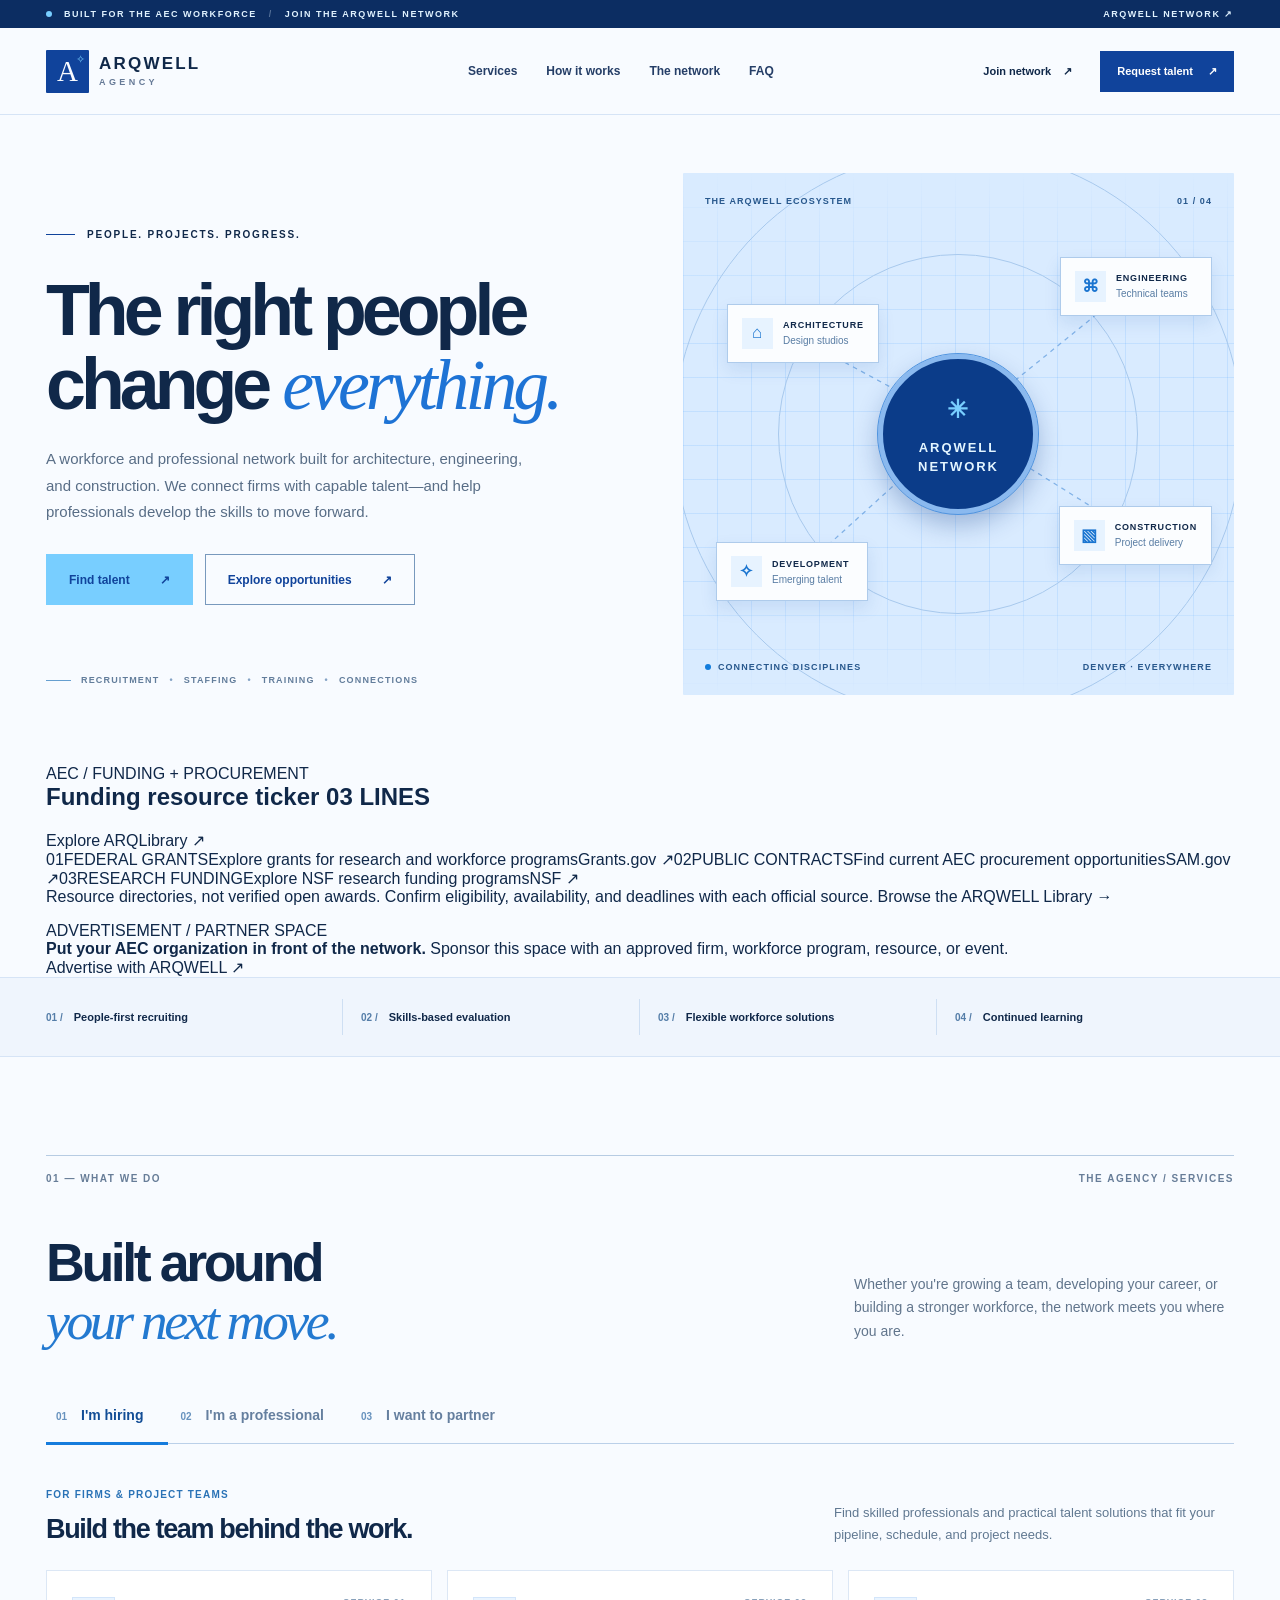
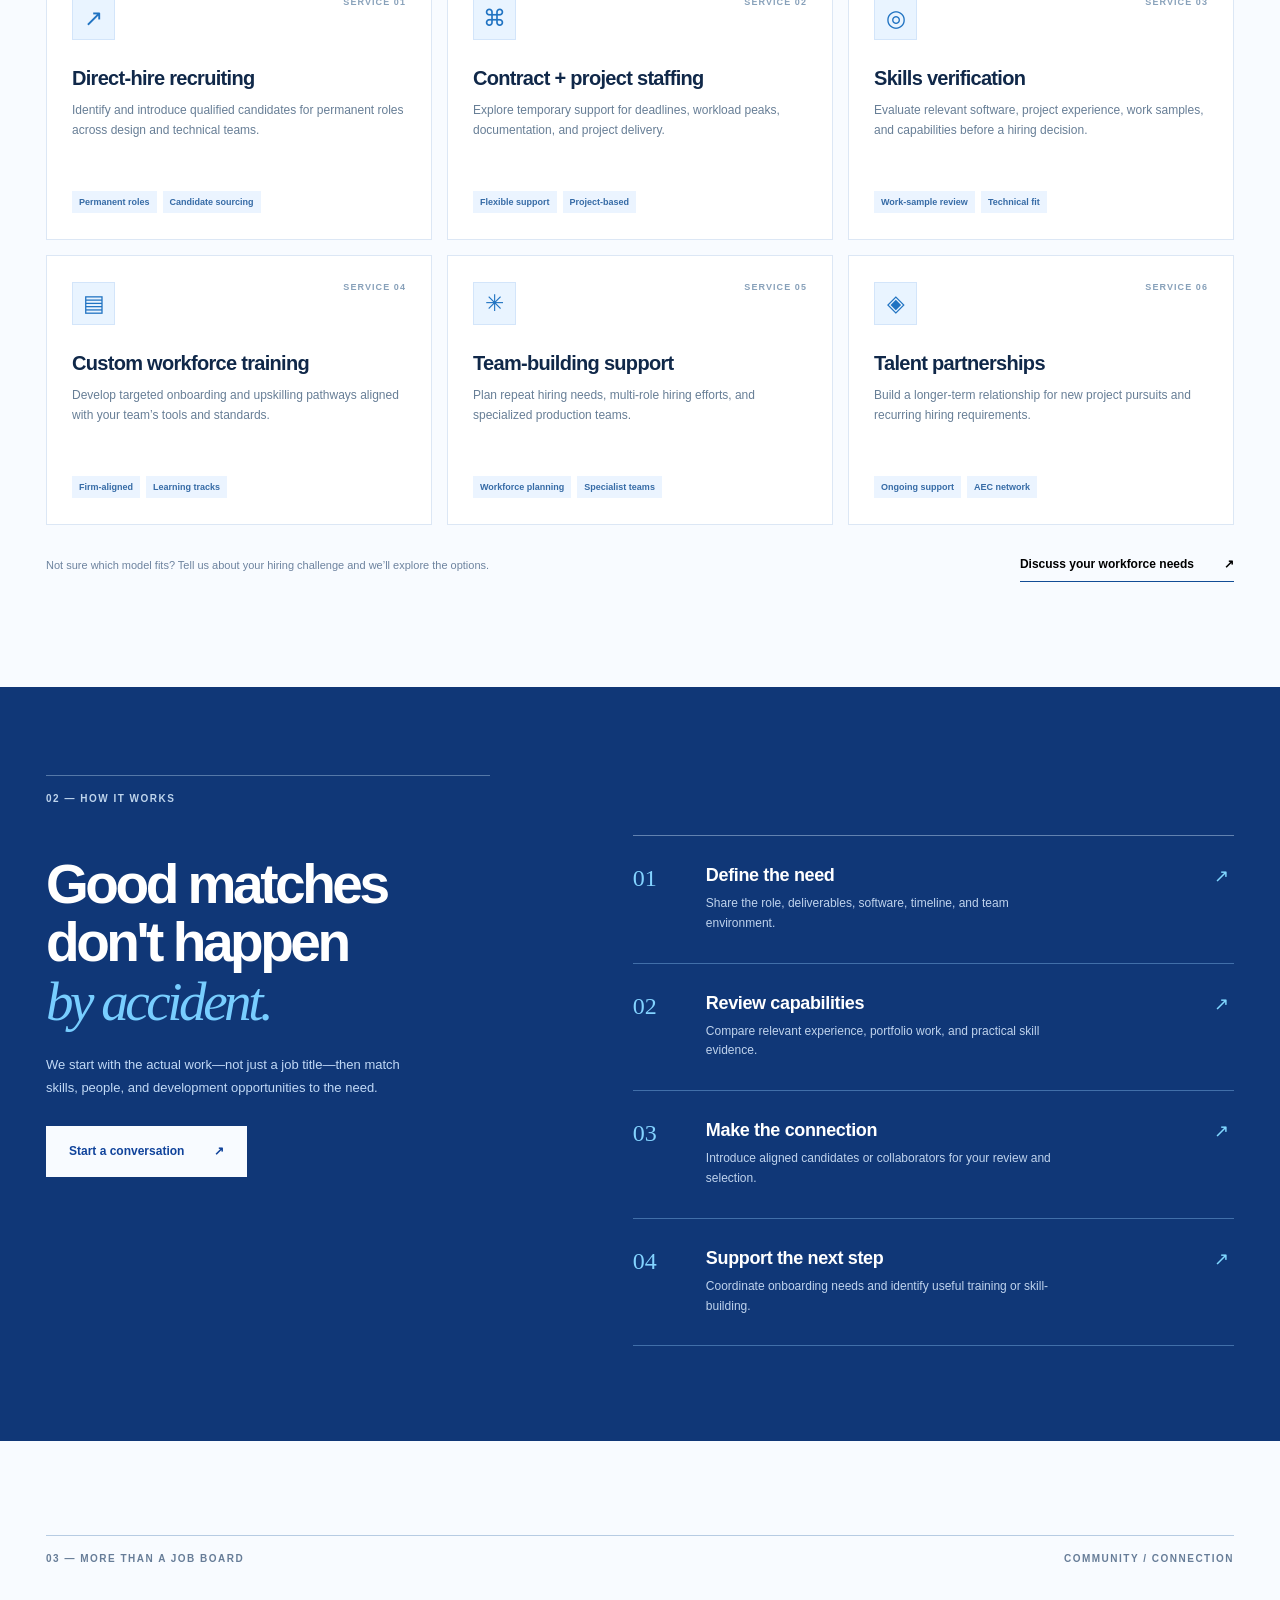
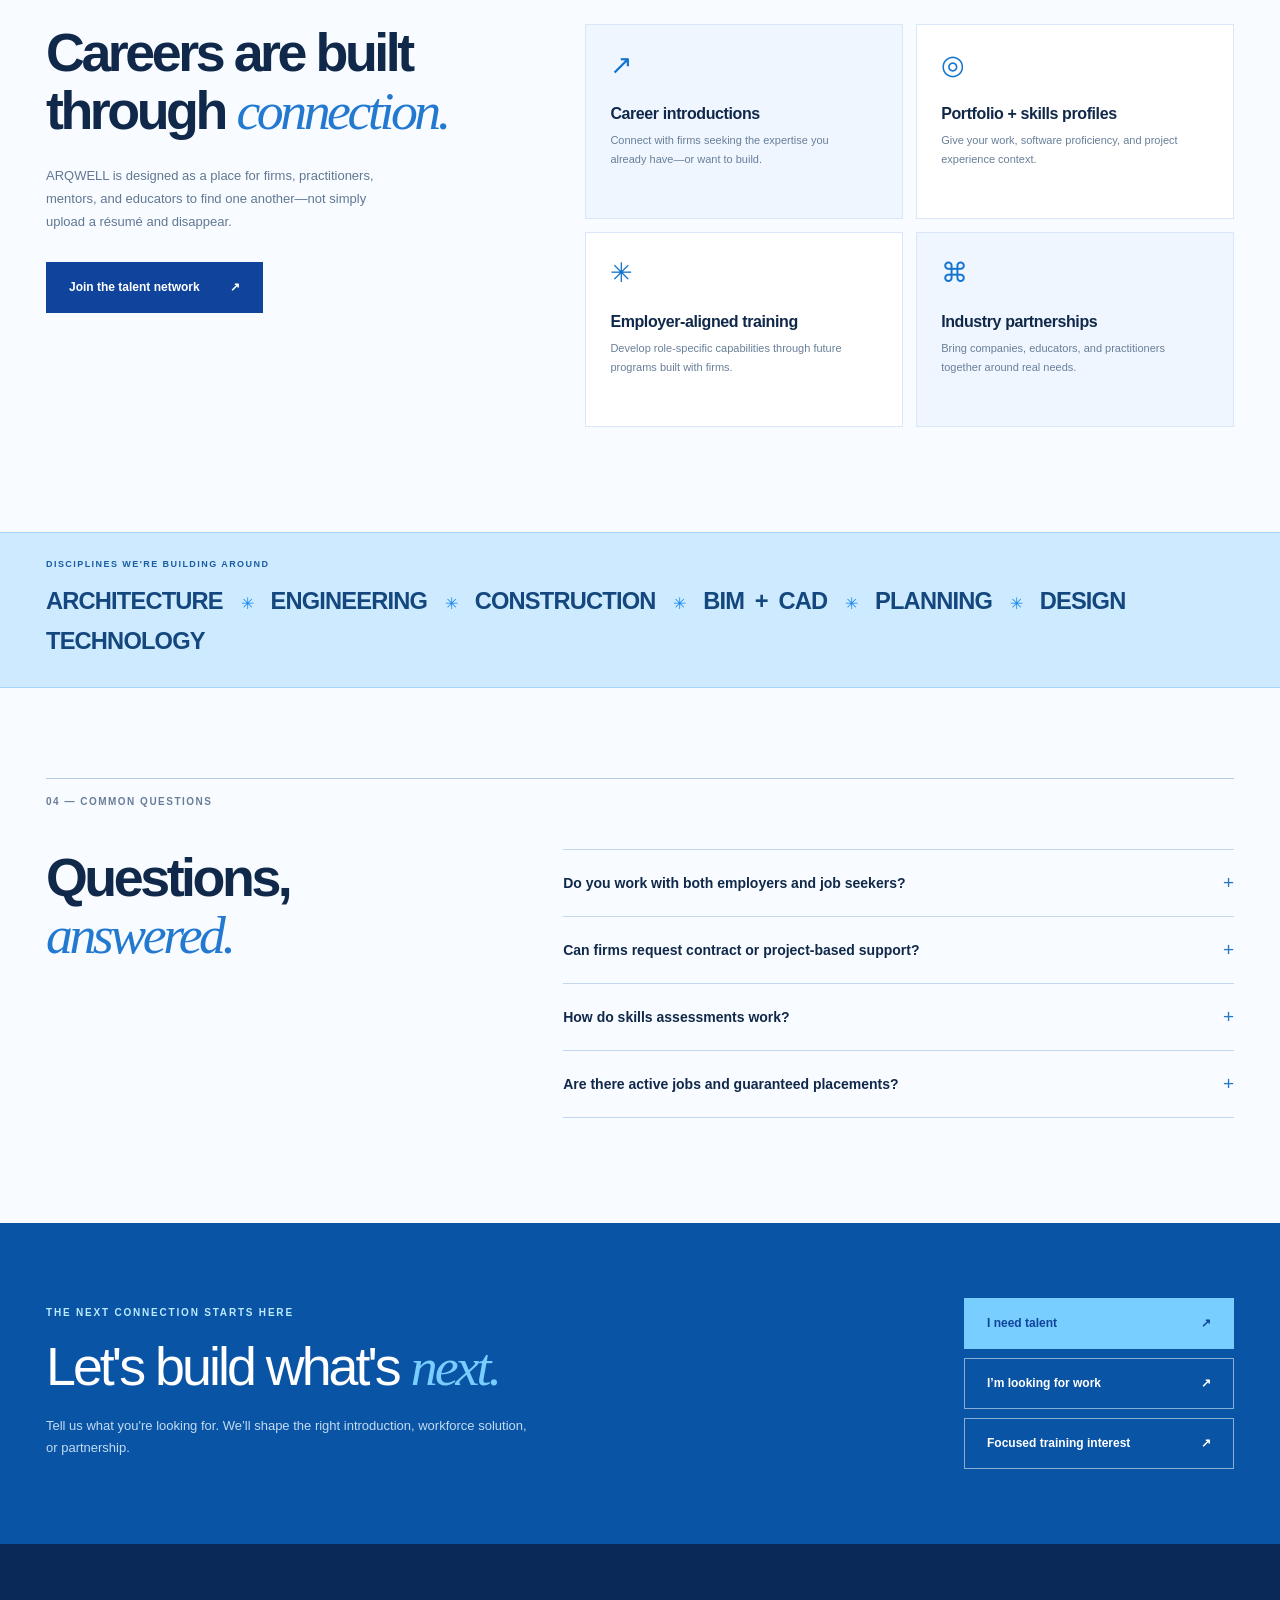
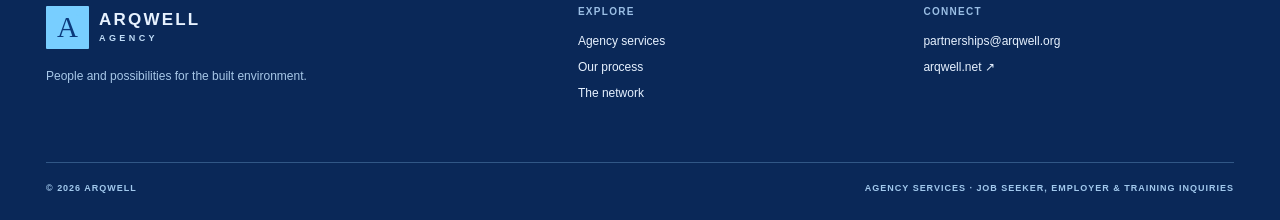
==== commit 3218a890: "Place three-line AEC funding ticker, partner ad and ARQLibrary link directly beneath hero" ====
--- a/index.html
+++ b/index.html
@@ -8,6 +8,7 @@
   <title>Agency Services | ARQWELL</title>
   <link rel="stylesheet" href="./styles.css" />
   <script src="./app.js" defer></script>
+  <script src="./funding-ticker.js" defer></script>
 </head>
 <body>
   <a class="skip-link" href="#main">Skip to main content</a>
@@ -40,6 +41,21 @@
       </div>
     </section>
 
+    <section class="funding-band" aria-labelledby="funding-label">
+      <div class="wrap funding-shell">
+        <div class="funding-top"><div><span class="funding-kicker">AEC / FUNDING + PROCUREMENT</span><h2 id="funding-label">Funding resource ticker <span class="funding-counter">03 LINES</span></h2></div><a class="funding-library" href="https://www.arqwell.org/library.html">Explore ARQLibrary ↗</a></div>
+        <div id="funding-ticker-rows" class="funding-rows" aria-label="Three funding resource source links"></div>
+        <p class="funding-disclaimer">Resource directories, not verified open awards. Confirm eligibility, availability, and deadlines with each official source. <a href="https://www.arqwell.org/library.html">Browse the ARQWELL Library →</a></p>
+      </div>
+    </section>
+    <aside class="agency-sponsor-ad" aria-label="Advertisement">
+      <div class="wrap sponsor-ad-inner">
+        <span class="sponsor-ad-label">ADVERTISEMENT / PARTNER SPACE</span>
+        <div><strong>Put your AEC organization in front of the network.</strong><span> Sponsor this space with an approved firm, workforce program, resource, or event.</span></div>
+        <a href="mailto:partnerships@arqwell.org?subject=ARQWELL%20Network%20advertising%20inquiry">Advertise with ARQWELL ↗</a>
+      </div>
+    </aside>
+
     <section class="proof-bar" aria-label="Service pillars"><div class="proof-inner wrap"><div><span class="proof-num">01 /</span> People-first recruiting</div><div><span class="proof-num">02 /</span> Skills-based evaluation</div><div><span class="proof-num">03 /</span> Flexible workforce solutions</div><div><span class="proof-num">04 /</span> Continued learning</div></div></section>
 
     <section class="services wrap" id="services">
